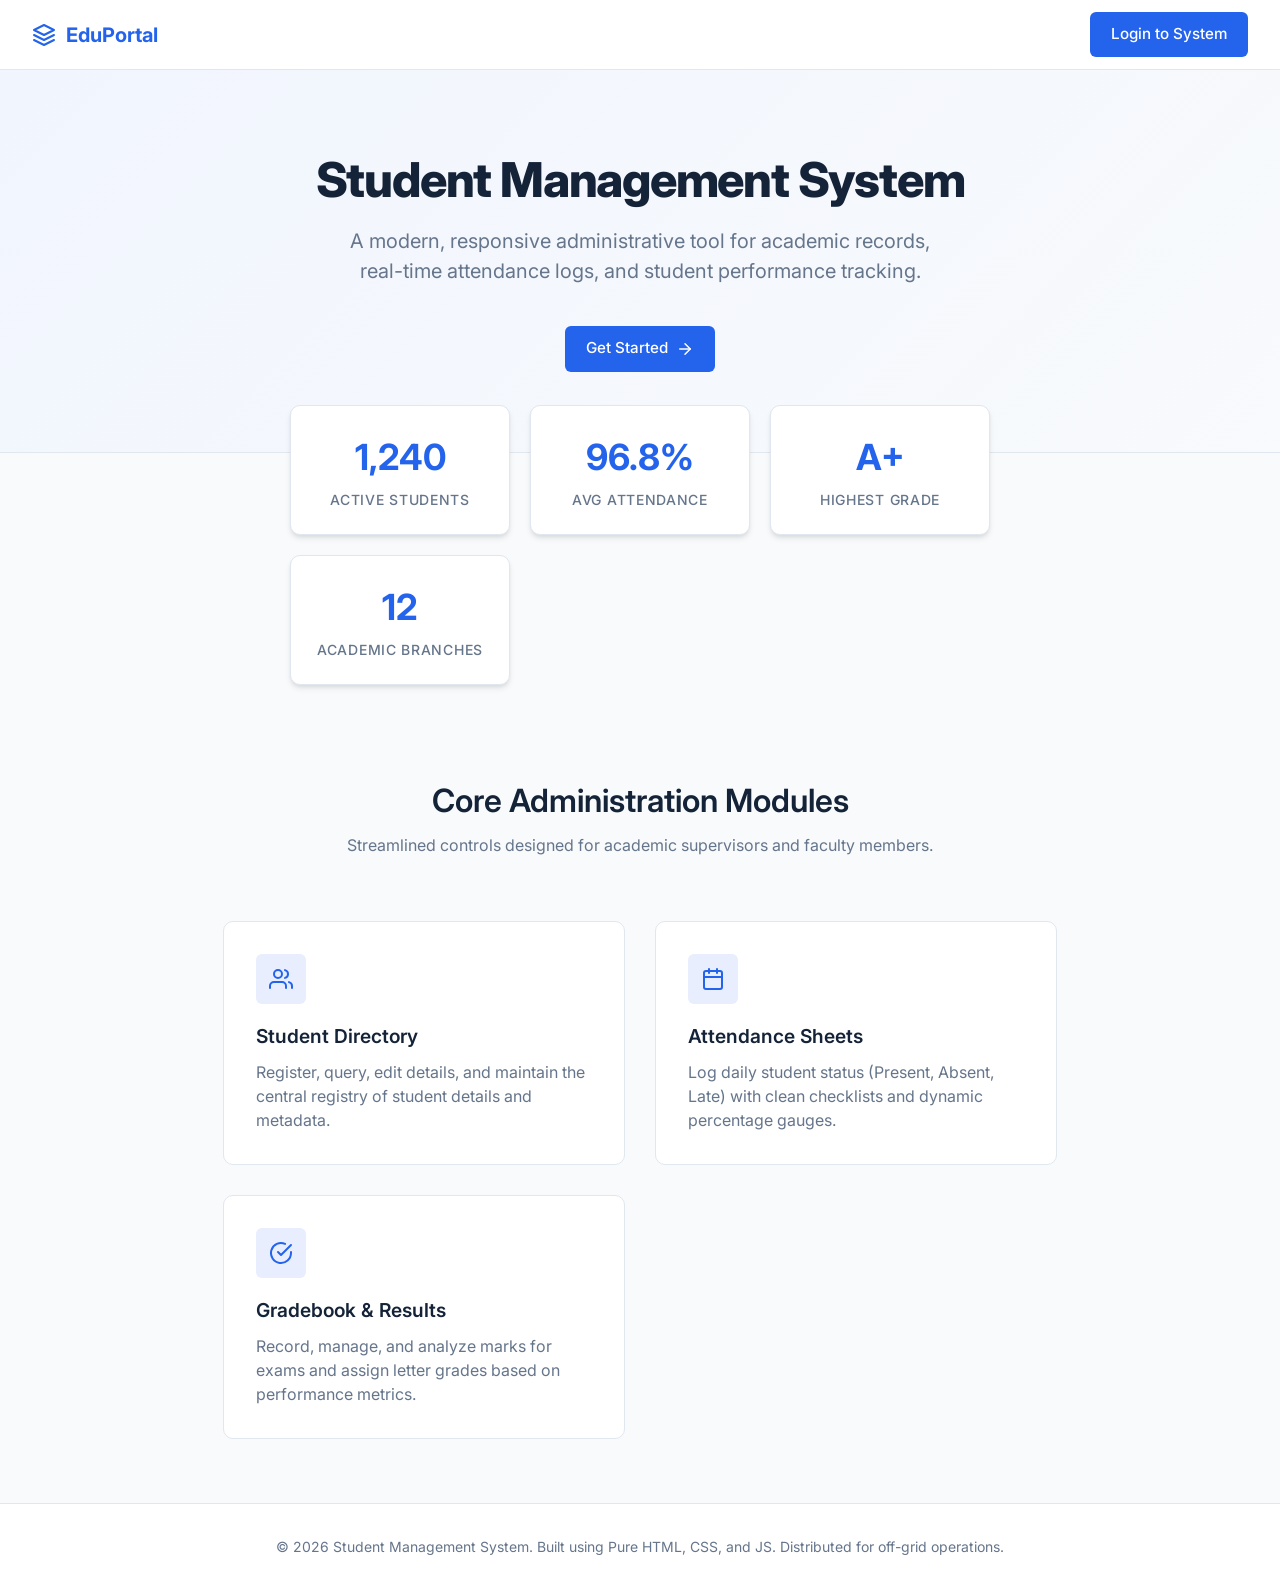
==== index.html @ 42909d82 "initial frontend commit" ====
<!DOCTYPE html>
<html lang="en">
<head>
    <meta charset="UTF-8">
    <meta name="viewport" content="width=device-width, initial-scale=1.0">
    <title>Welcome - Student Management System</title>
    <!-- Relative paths ensure it loads correctly offline or on GitHub Pages -->
    <link rel="stylesheet" href="./css/style.css">
    <style>
        /* Landing-page specific inline styles for clean scoping */
        .landing-header {
            background-color: var(--surface-color);
            border-bottom: 1px solid var(--border-color);
            height: var(--header-height);
            display: flex;
            align-items: center;
            justify-content: space-between;
            padding: 0 2rem;
            position: sticky;
            top: 0;
            z-index: 100;
        }

        .brand {
            display: flex;
            align-items: center;
            gap: 10px;
            font-size: 1.25rem;
            font-weight: 700;
            color: var(--primary);
        }

        .hero-section {
            padding: 5rem 2rem;
            text-align: center;
            background: linear-gradient(135deg, hsl(221, 83%, 97%) 0%, var(--bg-color) 100%);
            border-bottom: 1px solid var(--border-color);
        }

        .hero-title {
            font-size: 3rem;
            font-weight: 800;
            color: var(--text-main);
            margin-bottom: 1rem;
            letter-spacing: -0.025em;
        }

        .hero-subtitle {
            font-size: 1.25rem;
            color: var(--text-muted);
            max-width: 600px;
            margin: 0 auto 2.5rem auto;
        }

        .hero-buttons {
            display: flex;
            gap: 15px;
            justify-content: center;
        }

        .stats-grid {
            display: grid;
            grid-template-columns: repeat(auto-fit, minmax(220px, 1fr));
            gap: 20px;
            max-width: 1000px;
            margin: -3rem auto 0 auto;
            padding: 0 2rem;
            position: relative;
            z-index: 10;
        }

        .stat-card {
            background-color: var(--surface-color);
            border: 1px solid var(--border-color);
            border-radius: var(--radius-md);
            padding: 1.5rem;
            box-shadow: var(--shadow-md);
            text-align: center;
            transition: transform var(--transition-normal);
        }

        .stat-card:hover {
            transform: translateY(-5px);
        }

        .stat-val {
            font-size: 2.25rem;
            font-weight: 700;
            color: var(--primary);
            margin-bottom: 5px;
        }

        .stat-lbl {
            font-size: 0.875rem;
            font-weight: 500;
            color: var(--text-muted);
            text-transform: uppercase;
            letter-spacing: 0.05em;
        }

        .features-section {
            padding: 6rem 2rem 4rem 2rem;
            max-width: 1200px;
            margin: 0 auto;
        }

        .section-header {
            text-align: center;
            margin-bottom: 4rem;
        }

        .section-title {
            font-size: 2rem;
            margin-bottom: 0.75rem;
        }

        .features-grid {
            display: grid;
            grid-template-columns: repeat(auto-fit, minmax(280px, 1fr));
            gap: 30px;
        }

        .feature-card {
            background-color: var(--surface-color);
            border: 1px solid var(--border-color);
            border-radius: var(--radius-md);
            padding: 2rem;
            transition: all var(--transition-normal);
        }

        .feature-card:hover {
            border-color: var(--primary);
            box-shadow: var(--shadow-md);
        }

        .feature-icon-wrapper {
            background-color: var(--primary-light);
            width: 50px;
            height: 50px;
            border-radius: var(--radius-sm);
            display: flex;
            align-items: center;
            justify-content: center;
            color: var(--primary);
            margin-bottom: 1.25rem;
        }

        .feature-card h3 {
            margin-bottom: 0.75rem;
            font-size: 1.2rem;
        }

        .landing-footer {
            background-color: var(--surface-color);
            border-top: 1px solid var(--border-color);
            padding: 2rem;
            text-align: center;
            margin-top: auto;
            font-size: 0.875rem;
            color: var(--text-muted);
        }

        /* SVG icon sizing */
        .svg-icon {
            width: 24px;
            height: 24px;
            fill: none;
            stroke: currentColor;
            stroke-width: 2;
            stroke-linecap: round;
            stroke-linejoin: round;
        }
    </style>
</head>
<body>

    <!-- Header Navigation -->
    <header class="landing-header">
        <div class="brand">
            <svg class="svg-icon" viewBox="0 0 24 24">
                <path d="M12 2L2 7l10 5 10-5-10-5zM2 17l10 5 10-5M2 12l10 5 10-5"/>
            </svg>
            <span>EduPortal</span>
        </div>
        <a href="./login.html" class="btn btn-primary">Login to System</a>
    </header>

    <!-- Hero Section -->
    <section class="hero-section">
        <h1 class="hero-title">Student Management System</h1>
        <p class="hero-subtitle">A modern, responsive administrative tool for academic records, real-time attendance logs, and student performance tracking.</p>
        <div class="hero-buttons">
            <a href="./login.html" class="btn btn-primary">
                Get Started
                <svg class="svg-icon" viewBox="0 0 24 24" style="width: 18px; height: 18px;">
                    <line x1="5" y1="12" x2="19" y2="12"></line>
                    <polyline points="12 5 19 12 12 19"></polyline>
                </svg>
            </a>
        </div>
    </section>

    <!-- Stat Cards Overview -->
    <section class="stats-grid">
        <div class="stat-card">
            <div class="stat-val">1,240</div>
            <div class="stat-lbl">Active Students</div>
        </div>
        <div class="stat-card">
            <div class="stat-val">96.8%</div>
            <div class="stat-lbl">Avg Attendance</div>
        </div>
        <div class="stat-card">
            <div class="stat-val">A+</div>
            <div class="stat-lbl">Highest Grade</div>
        </div>
        <div class="stat-card">
            <div class="stat-val">12</div>
            <div class="stat-lbl">Academic Branches</div>
        </div>
    </section>

    <!-- Features Overview -->
    <section class="features-section">
        <div class="section-header">
            <h2 class="section-title">Core Administration Modules</h2>
            <p>Streamlined controls designed for academic supervisors and faculty members.</p>
        </div>

        <div class="features-grid">
            <!-- Feature 1: Student Directory -->
            <div class="feature-card">
                <div class="feature-icon-wrapper">
                    <svg class="svg-icon" viewBox="0 0 24 24">
                        <path d="M17 21v-2a4 4 0 0 0-4-4H5a4 4 0 0 0-4 4v2"></path>
                        <circle cx="9" cy="7" r="4"></circle>
                        <path d="M23 21v-2a4 4 0 0 0-3-3.87"></path>
                        <path d="M16 3.13a4 4 0 0 1 0 7.75"></path>
                    </svg>
                </div>
                <h3>Student Directory</h3>
                <p>Register, query, edit details, and maintain the central registry of student details and metadata.</p>
            </div>

            <!-- Feature 2: Attendance Tracking -->
            <div class="feature-card">
                <div class="feature-icon-wrapper">
                    <svg class="svg-icon" viewBox="0 0 24 24">
                        <rect x="3" y="4" width="18" height="18" rx="2" ry="2"></rect>
                        <line x1="16" y1="2" x2="16" y2="6"></line>
                        <line x1="8" y1="2" x2="8" y2="6"></line>
                        <line x1="3" y1="10" x2="21" y2="10"></line>
                    </svg>
                </div>
                <h3>Attendance Sheets</h3>
                <p>Log daily student status (Present, Absent, Late) with clean checklists and dynamic percentage gauges.</p>
            </div>

            <!-- Feature 3: Performance & Grades -->
            <div class="feature-card">
                <div class="feature-icon-wrapper">
                    <svg class="svg-icon" viewBox="0 0 24 24">
                        <path d="M22 11.08V12a10 10 0 1 1-5.93-9.14"></path>
                        <polyline points="22 4 12 14.01 9 11.01"></polyline>
                    </svg>
                </div>
                <h3>Gradebook & Results</h3>
                <p>Record, manage, and analyze marks for exams and assign letter grades based on performance metrics.</p>
            </div>
        </div>
    </section>

    <!-- Footer -->
    <footer class="landing-footer">
        <p>&copy; 2026 Student Management System. Built using Pure HTML, CSS, and JS. Distributed for off-grid operations.</p>
    </footer>

</body>
</html>
---- css/style.css ----
/* ==========================================================================
   STUDENT MANAGEMENT SYSTEM - GLOBAL STYLESHEET (style.css)
   ========================================================================== */

/* --- Import Inter Font from Google Fonts --- */
@import url('https://fonts.googleapis.com/css2?family=Inter:wght@300;400;500;600;700&display=swap');

/* --- Root Theme Design Tokens (Custom Properties) --- */
:root {
    /* Color Palette (HSL for consistency and smooth adjustments) */
    --primary: hsl(221, 83%, 53%);        /* Deep Indigo Blue #3b82f6 */
    --primary-hover: hsl(221, 83%, 45%);  /* Darker Indigo for Hover */
    --primary-light: hsl(221, 83%, 95%);  /* Soft Blue Tint */
    
    --success: hsl(142, 71%, 45%);        /* Emerald Green */
    --success-light: hsl(142, 71%, 95%);  /* Green Tint */
    
    --danger: hsl(350, 89%, 60%);         /* Crimson Red */
    --danger-light: hsl(350, 89%, 96%);   /* Red Tint */
    
    --warning: hsl(38, 92%, 50%);         /* Amber Amber */
    
    /* Neutral Colors */
    --bg-color: hsl(210, 40%, 98%);       /* Very Light Slate Gray */
    --surface-color: hsl(0, 0%, 100%);    /* Solid White */
    --border-color: hsl(214, 32%, 91%);   /* Light Grey Border */
    --border-focus: hsl(221, 83%, 75%);   /* Soft Blue Glow Border */
    
    /* Text Colors */
    --text-main: hsl(215, 47%, 15%);      /* Dark Slate */
    --text-muted: hsl(215, 16%, 47%);     /* Muted Slate Gray */
    --text-light: hsl(0, 0%, 100%);       /* White Text */
    
    /* Layout Constants */
    --sidebar-width: 260px;
    --header-height: 70px;
    
    /* Shadows & Transitions */
    --shadow-sm: 0 1px 2px 0 rgba(0, 0, 0, 0.05);
    --shadow-md: 0 4px 6px -1px rgba(0, 0, 0, 0.1), 0 2px 4px -1px rgba(0, 0, 0, 0.06);
    --shadow-lg: 0 10px 15px -3px rgba(0, 0, 0, 0.1), 0 4px 6px -2px rgba(0, 0, 0, 0.05);
    --transition-fast: 0.15s ease;
    --transition-normal: 0.25s ease;
    
    /* Border Radius */
    --radius-sm: 6px;
    --radius-md: 10px;
    --radius-lg: 16px;
}

/* ==========================================================================
   1. BASE RESETS & SETUP
   ========================================================================== */
* {
    margin: 0;
    padding: 0;
    box-sizing: border-box;
    font-family: 'Inter', -apple-system, BlinkMacSystemFont, "Segoe UI", Roboto, sans-serif;
    -webkit-font-smoothing: antialiased;
}

body {
    background-color: var(--bg-color);
    color: var(--text-main);
    line-height: 1.5;
    min-height: 100vh;
    display: flex;
    flex-direction: column;
}

a {
    text-decoration: none;
    color: inherit;
    transition: color var(--transition-fast);
}

img {
    max-width: 100%;
    height: auto;
}

/* ==========================================================================
   2. TYPOGRAPHY & HEADINGS
   ========================================================================== */
h1, h2, h3, h4, h5, h6 {
    font-weight: 600;
    color: var(--text-main);
    line-height: 1.25;
}

h1 { font-size: 2.25rem; } /* 36px */
h2 { font-size: 1.75rem; } /* 28px */
h3 { font-size: 1.25rem; } /* 20px */
h4 { font-size: 1rem; }    /* 16px */

p {
    color: var(--text-muted);
}

/* ==========================================================================
   3. REUSABLE UI COMPONENTS
   ========================================================================== */

/* --- Buttons --- */
.btn {
    display: inline-flex;
    align-items: center;
    justify-content: center;
    gap: 8px;
    padding: 0.65rem 1.25rem;
    font-size: 0.95rem;
    font-weight: 500;
    border-radius: var(--radius-sm);
    border: 1px solid transparent;
    cursor: pointer;
    transition: all var(--transition-fast);
}

.btn-primary {
    background-color: var(--primary);
    color: var(--text-light);
}

.btn-primary:hover {
    background-color: var(--primary-hover);
    transform: translateY(-1px);
}

.btn-secondary {
    background-color: var(--surface-color);
    border-color: var(--border-color);
    color: var(--text-main);
}

.btn-secondary:hover {
    background-color: var(--bg-color);
    border-color: var(--text-muted);
}

.btn-danger {
    background-color: var(--danger);
    color: var(--text-light);
}

.btn-danger:hover {
    background-color: hsl(350, 89%, 50%);
    transform: translateY(-1px);
}

.btn:active {
    transform: translateY(0);
}

.btn:disabled {
    opacity: 0.6;
    cursor: not-allowed;
    transform: none;
}

/* --- Forms & Inputs --- */
.form-group {
    margin-bottom: 1.25rem;
    display: flex;
    flex-direction: column;
    gap: 6px;
    text-align: left;
}

.form-label {
    font-size: 0.875rem;
    font-weight: 500;
    color: var(--text-main);
}

.form-control {
    width: 100%;
    padding: 0.75rem 1rem;
    font-size: 0.95rem;
    border: 1.5px solid var(--border-color);
    border-radius: var(--radius-sm);
    background-color: var(--surface-color);
    color: var(--text-main);
    outline: none;
    transition: border-color var(--transition-fast), box-shadow var(--transition-fast);
}

.form-control:focus {
    border-color: var(--primary);
    box-shadow: 0 0 0 3px var(--primary-light);
}

/* Error State in Input */
.form-control.is-invalid {
    border-color: var(--danger);
}

.form-control.is-invalid:focus {
    box-shadow: 0 0 0 3px var(--danger-light);
}

/* Validation Message */
.invalid-feedback {
    font-size: 0.8rem;
    color: var(--danger);
    display: none;
    margin-top: 2px;
}

.form-control.is-invalid + .invalid-feedback {
    display: block;
}

/* --- Alerts & Notifications --- */
.alert {
    padding: 1rem;
    border-radius: var(--radius-sm);
    margin-bottom: 1.25rem;
    font-size: 0.9rem;
    display: flex;
    align-items: center;
    gap: 10px;
    border-left: 4px solid transparent;
}

.alert-danger {
    background-color: var(--danger-light);
    color: hsl(350, 89%, 30%);
    border-left-color: var(--danger);
}

.alert-success {
    background-color: var(--success-light);
    color: hsl(142, 71%, 25%);
    border-left-color: var(--success);
}

/* ==========================================================================
   4. LAYOUT CONTAINERS
   ========================================================================== */
.card {
    background-color: var(--surface-color);
    border: 1px solid var(--border-color);
    border-radius: var(--radius-md);
    padding: 1.5rem;
    box-shadow: var(--shadow-sm);
}

.text-center { text-align: center; }
.text-right { text-align: right; }
.mt-3 { margin-top: 1rem; }
.mb-3 { margin-bottom: 1rem; }
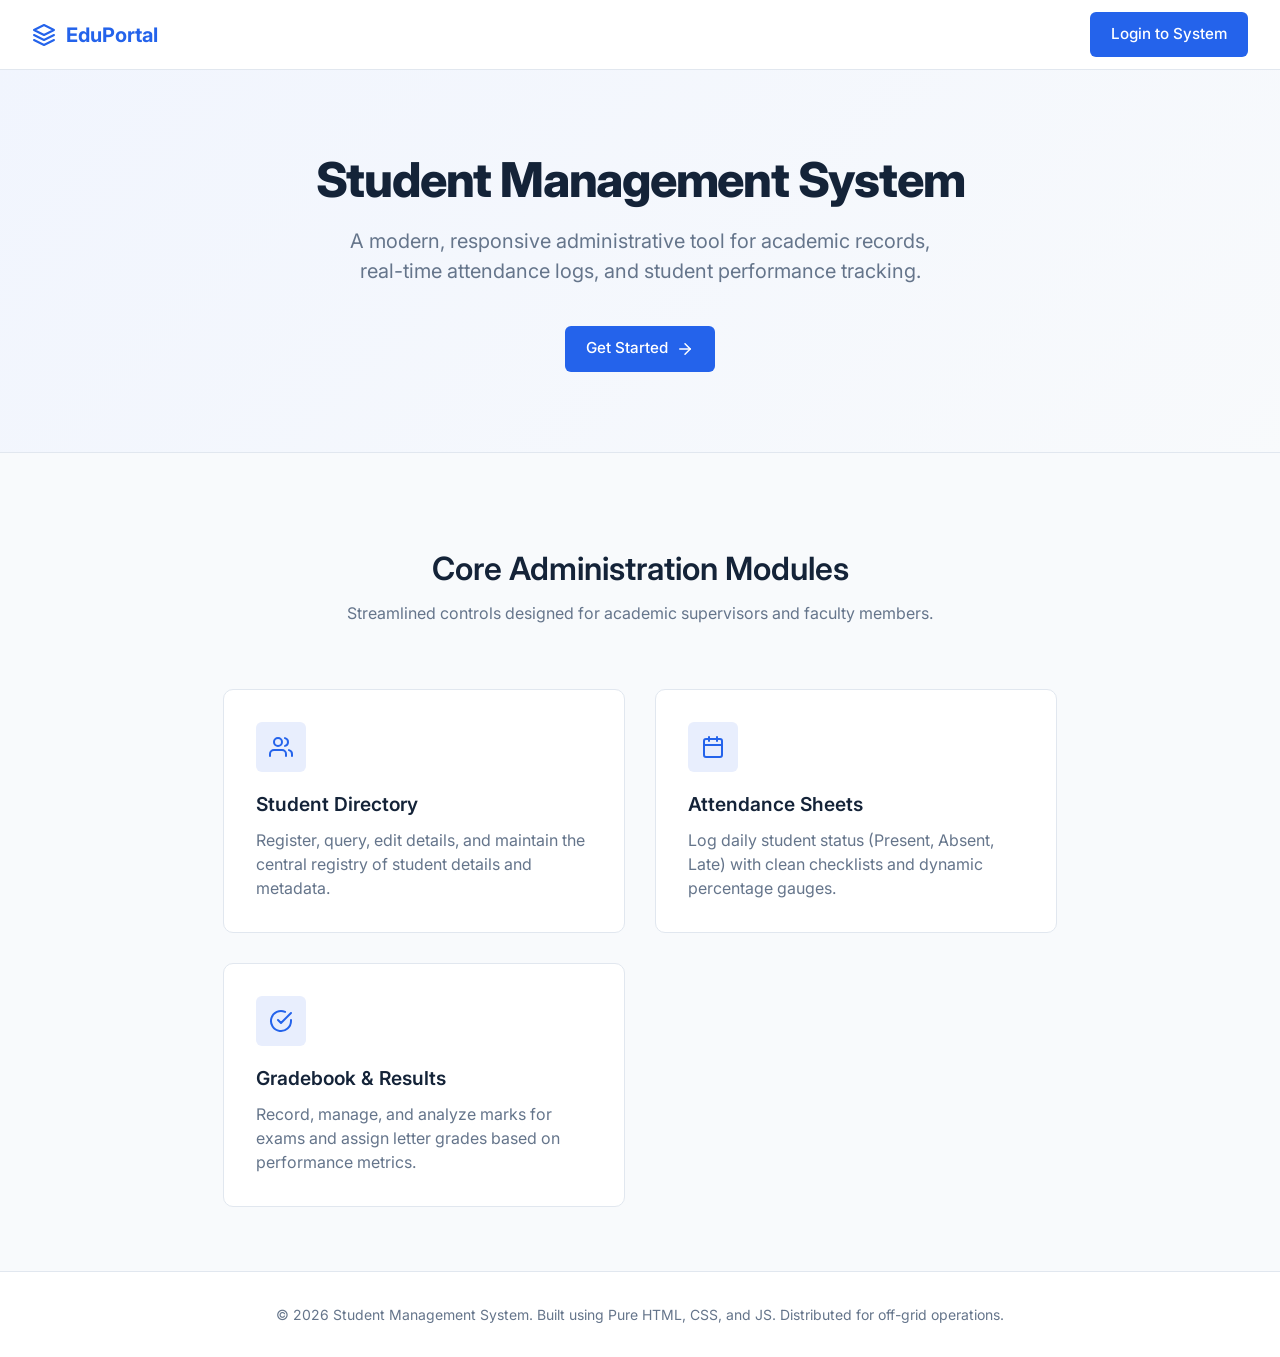
==== commit bd7a960f: "remove fake stats landing page" ====
--- a/index.html
+++ b/index.html
@@ -200,25 +200,7 @@
         </div>
     </section>
 
-    <!-- Stat Cards Overview -->
-    <section class="stats-grid">
-        <div class="stat-card">
-            <div class="stat-val">1,240</div>
-            <div class="stat-lbl">Active Students</div>
-        </div>
-        <div class="stat-card">
-            <div class="stat-val">96.8%</div>
-            <div class="stat-lbl">Avg Attendance</div>
-        </div>
-        <div class="stat-card">
-            <div class="stat-val">A+</div>
-            <div class="stat-lbl">Highest Grade</div>
-        </div>
-        <div class="stat-card">
-            <div class="stat-val">12</div>
-            <div class="stat-lbl">Academic Branches</div>
-        </div>
-    </section>
+
 
     <!-- Features Overview -->
     <section class="features-section">
